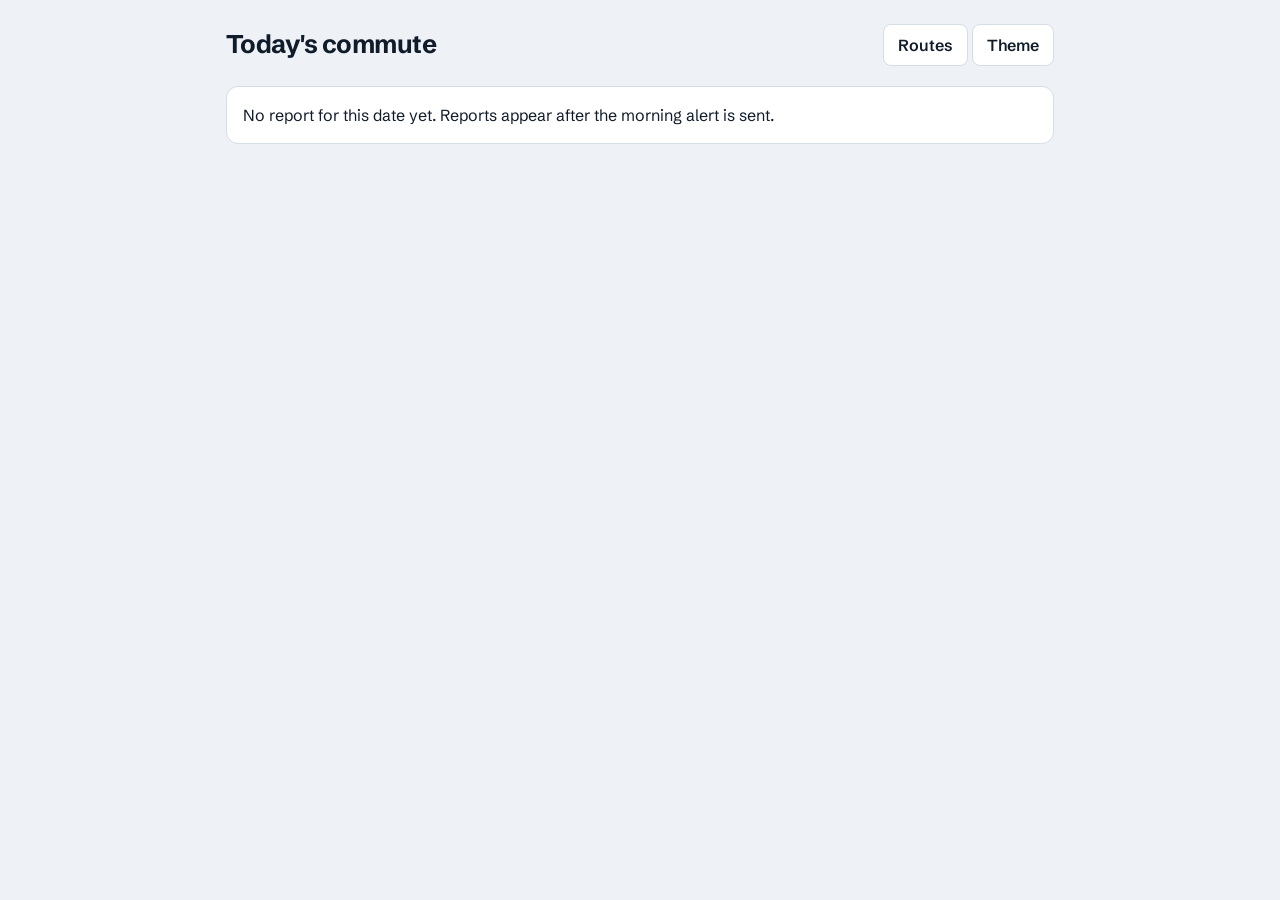
==== docs/report.html @ 587d77a2 "init commit" ====
<!doctype html><html lang="en"><head><meta charset="utf-8"><meta name="viewport" content="width=device-width,initial-scale=1">
<title>Today's commute</title>
<link href="https://fonts.googleapis.com/css2?family=Schibsted+Grotesk:wght@400;600;700&display=swap" rel="stylesheet">
<link rel="stylesheet" href="style.css"></head><body><main>
<header><div><h1>Today's commute</h1><p class="sub" id="meta">Loading...</p></div><div><a class="btn" href="index.html">Routes</a> <button id="theme">Theme</button></div></header>
<div id="out"></div></main>
<script>
const $=id=>document.getElementById(id),esc=s=>String(s).replace(/[&<>"]/g,c=>({"&":"&amp;","<":"&lt;",">":"&gt;",'"':"&quot;"}[c]));
const tm=s=>new Date(s).toLocaleTimeString([],{hour:"2-digit",minute:"2-digit"});
const d=new URLSearchParams(location.search).get("d")||new Date().toISOString().slice(0,10);
fetch(`data/reports/${encodeURIComponent(d)}.json`).then(r=>{if(!r.ok)throw 0;return r.json()}).then(j=>{
 $("meta").textContent=`${j.date}, updated ${tm(j.generated_at)}`;
 $("out").innerHTML=j.routes.map(r=>{const w=r.weather;
  return `<h2>${esc(r.name)}</h2><p class="sub">${esc(r.origin)} to ${esc(r.destination)}, leave ${esc(r.depart_time)}`+
  (w?`. Weather at destination: ${w.temp_c} C${w.rain_mm>0?", rain "+w.rain_mm+" mm":""}`:"")+`</p>`+
  r.options.map((o,i)=>{const cls=o.delay_minutes>=15?"bad":o.delay_minutes>=5?"warn":"ok";
   return `<div class="card ${i?"":"best"}"><div class="row"><div><strong>${esc(o.label)}</strong> ${i?"":'<span class="tag">Fastest</span>'}
   <p class="sub">${o.km} km`+(o.mode!=="transit"?`, <span class="${cls}">${o.delay_minutes?`+${o.delay_minutes} min traffic`:"clear roads"}</span> (${o.no_traffic_minutes} min without traffic)`:"")+`</p></div>
   <div class="mins">${o.minutes}<small> min</small></div></div>`+
   (o.steps.length?`<ul class="steps">${o.steps.map(s=>`<li>${esc(s.text)}${s.depart?" ("+tm(s.depart)+")":""}</li>`).join("")}</ul>`:"")+`</div>`}).join("")+
  (r.trains.length?`<div class="card"><strong>Next local trains ${esc(r.train_pair.from)} to ${esc(r.train_pair.to)}</strong><p class="sub">${r.trains.join(", ")} (from the trainhelp.in timetable)</p></div>`:"")}).join("")
}).catch(()=>{$("meta").textContent="";$("out").innerHTML='<div class="card">No report for this date yet. Reports appear after the morning alert is sent.</div>'});
const root=document.documentElement;root.dataset.theme=localStorage.theme||(matchMedia("(prefers-color-scheme: dark)").matches?"dark":"light");
$("theme").onclick=()=>{localStorage.theme=root.dataset.theme=root.dataset.theme==="dark"?"light":"dark"};
</script></body></html>
---- docs/style.css ----
:root{--bg:#eef2f6;--panel:#fff;--ink:#111c2b;--mute:#5b6b7e;--line:#d5dde6;--accent:#1456c8;--accent-ink:#fff;--ok:#12805c;--warn:#a86400;--bad:#c0322b}
:root[data-theme=dark]{--bg:#0d1520;--panel:#152233;--ink:#e8eef6;--mute:#8da0b6;--line:#26374c;--accent:#5b9bff;--accent-ink:#06101e;--ok:#3fcf9b;--warn:#f0b24a;--bad:#ff7b72}
*{box-sizing:border-box}
body{margin:0;background:var(--bg);color:var(--ink);font:16px/1.5 "Schibsted Grotesk",system-ui,sans-serif}
main{max-width:860px;margin:0 auto;padding:24px 16px 64px}
header{display:flex;justify-content:space-between;align-items:center;gap:12px;margin-bottom:20px}
h1{font-size:1.6rem;margin:0;letter-spacing:-.02em}h2{font-size:1.1rem;margin:0 0 12px}
.sub{color:var(--mute);margin:2px 0 0}
.card{background:var(--panel);border:1px solid var(--line);border-radius:12px;padding:16px;margin-bottom:14px;color:var(--ink)}
button,.btn{font:inherit;font-weight:600;border:1px solid var(--line);background:var(--panel);color:var(--ink);padding:8px 14px;border-radius:8px;cursor:pointer;text-decoration:none;display:inline-block}
button.primary{background:var(--accent);color:var(--accent-ink);border-color:var(--accent)}
button:focus-visible,input:focus-visible,.btn:focus-visible{outline:3px solid var(--accent);outline-offset:2px}
input{font:inherit;width:100%;padding:9px 10px;border:1px solid var(--line);border-radius:8px;background:var(--bg);color:var(--ink)}
label{display:block;font-size:.9rem;color:var(--mute);margin-bottom:10px}
.grid{display:grid;grid-template-columns:1fr 1fr;gap:0 14px}
.chips{display:flex;flex-wrap:wrap;gap:8px;margin-bottom:12px}
.chips label{display:flex;align-items:center;gap:6px;margin:0;color:var(--ink);border:1px solid var(--line);border-radius:999px;padding:4px 12px}
.chips input{width:auto}
.row{display:flex;justify-content:space-between;align-items:center;gap:12px}
.mins{font-size:2rem;font-weight:700;letter-spacing:-.03em;line-height:1}
.mins small{font-size:.9rem;font-weight:400;color:var(--mute)}
.best{border-color:var(--accent);box-shadow:0 0 0 2px var(--accent) inset}
.tag{font-size:.8rem;font-weight:700;padding:2px 10px;border-radius:999px;background:var(--accent);color:var(--accent-ink)}
.ok{color:var(--ok)}.warn{color:var(--warn)}.bad{color:var(--bad)}
ul.steps{margin:10px 0 0;padding-left:18px;color:var(--mute)}
.msg{min-height:1.4em;color:var(--mute)}
@media(max-width:560px){.grid{grid-template-columns:1fr}}
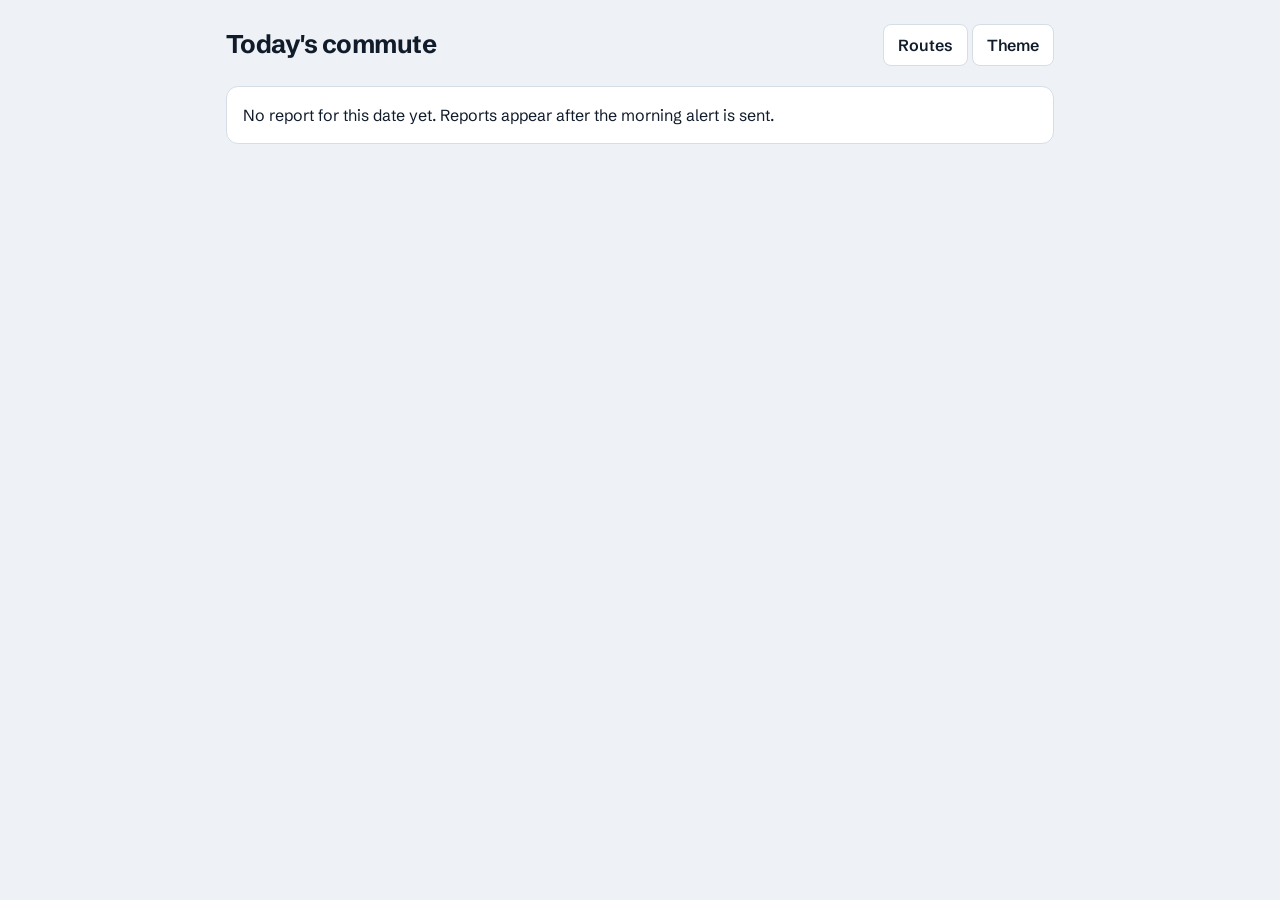
==== commit db3ebdb7: "fixed broken link and report" ====
--- a/docs/report.html
+++ b/docs/report.html
@@ -7,8 +7,10 @@
 <script>
 const $=id=>document.getElementById(id),esc=s=>String(s).replace(/[&<>"]/g,c=>({"&":"&amp;","<":"&lt;",">":"&gt;",'"':"&quot;"}[c]));
 const tm=s=>new Date(s).toLocaleTimeString([],{hour:"2-digit",minute:"2-digit"});
-const d=new URLSearchParams(location.search).get("d")||new Date().toISOString().slice(0,10);
-fetch(`data/reports/${encodeURIComponent(d)}.json`).then(r=>{if(!r.ok)throw 0;return r.json()}).then(j=>{
+const q=new URLSearchParams(location.search).get("d");
+const ist=new Intl.DateTimeFormat("en-CA",{timeZone:"Asia/Kolkata"}).format(new Date());
+const get=u=>fetch(u+"?t="+Date.now(),{cache:"no-store"}).then(r=>{if(!r.ok)throw 0;return r.json()});
+get(`data/reports/${encodeURIComponent(q||ist)}.json`).catch(()=>q?Promise.reject():get("data/latest.json")).then(j=>{
  $("meta").textContent=`${j.date}, updated ${tm(j.generated_at)}`;
  $("out").innerHTML=j.routes.map(r=>{const w=r.weather;
   return `<h2>${esc(r.name)}</h2><p class="sub">${esc(r.origin)} to ${esc(r.destination)}, leave ${esc(r.depart_time)}`+
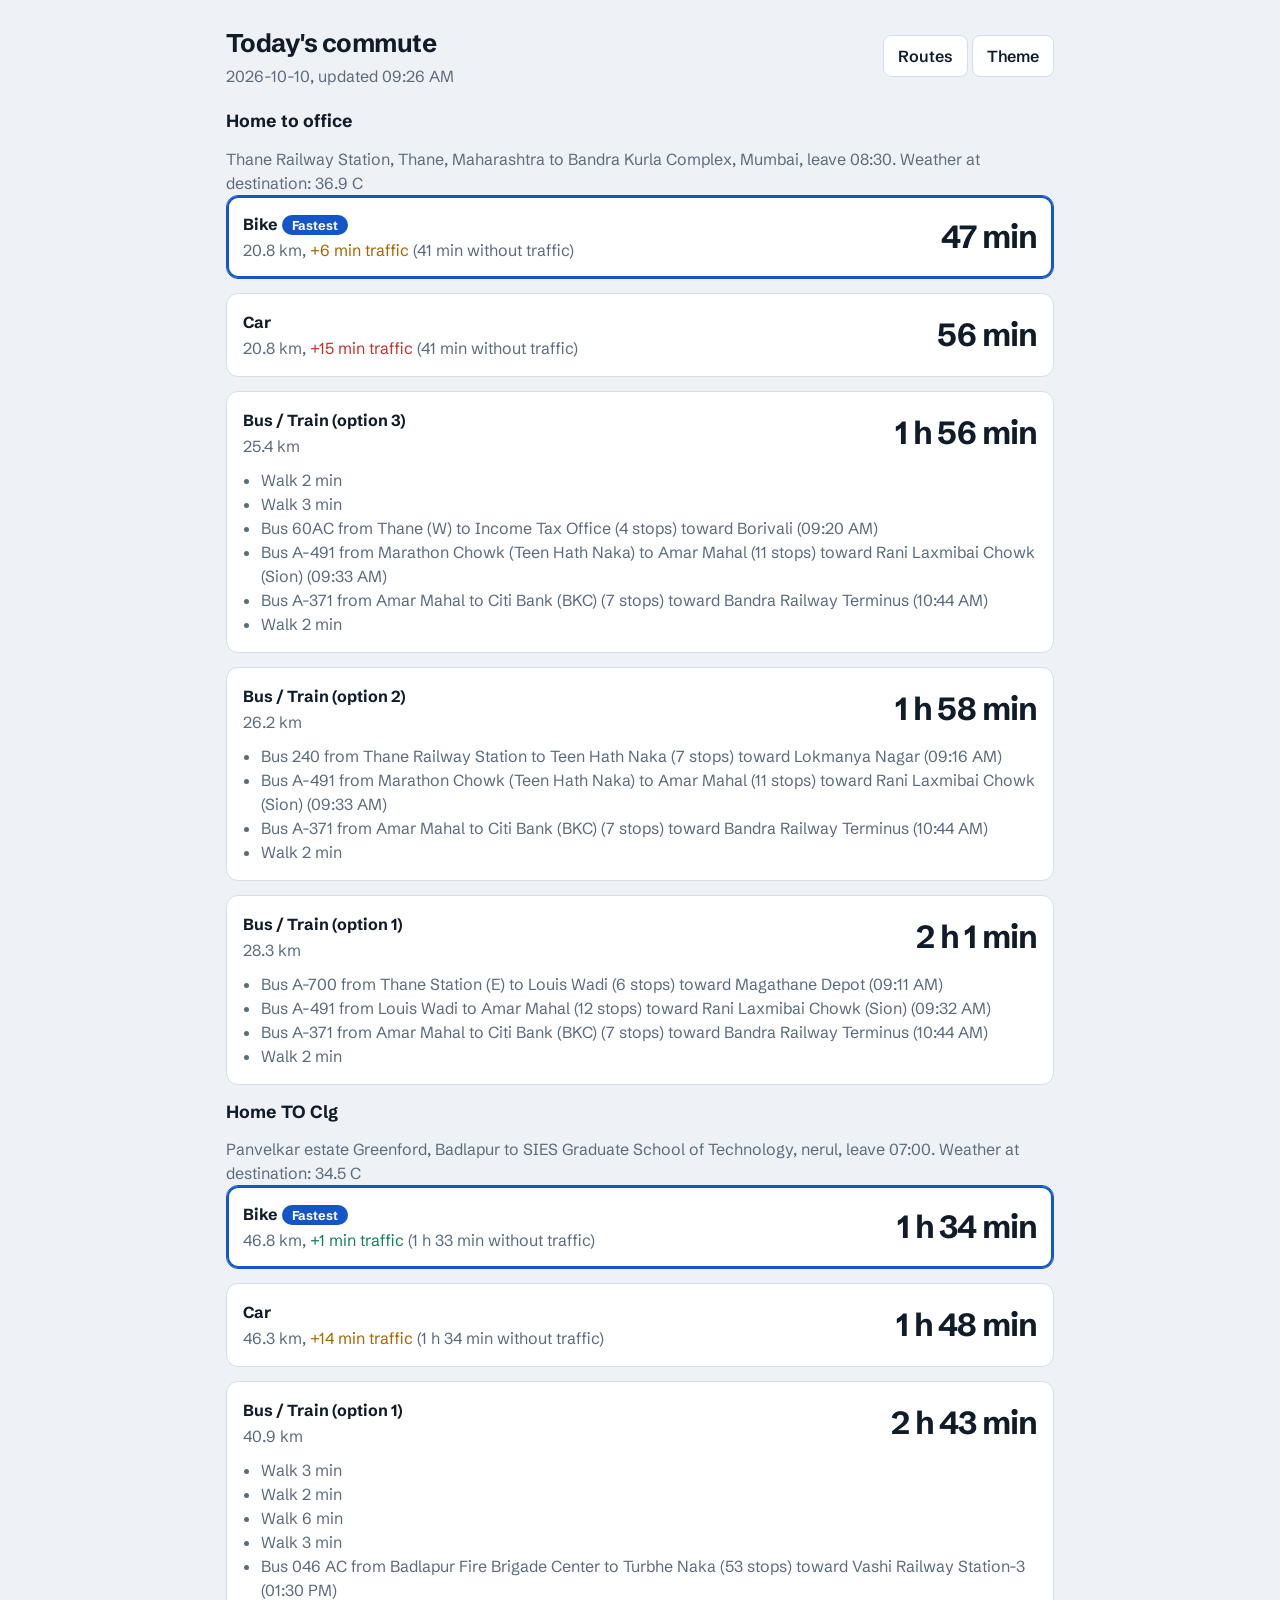
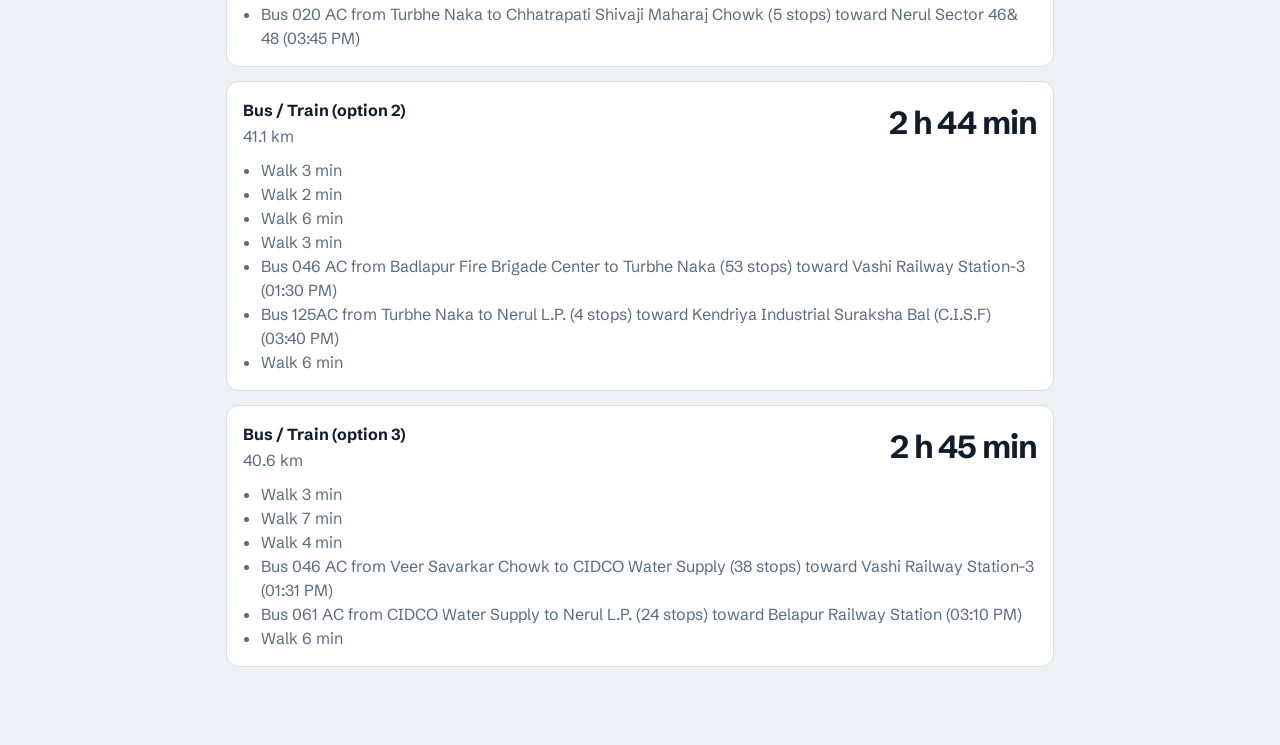
==== commit 243c37e7: "fixed dashboard" ====
--- a/docs/report.html
+++ b/docs/report.html
@@ -6,6 +6,7 @@
 <div id="out"></div></main>
 <script>
 const $=id=>document.getElementById(id),esc=s=>String(s).replace(/[&<>"]/g,c=>({"&":"&amp;","<":"&lt;",">":"&gt;",'"':"&quot;"}[c]));
+const hm=m=>m<60?`${m} min`:`${Math.floor(m/60)} h${m%60?` ${m%60} min`:""}`;
 const tm=s=>new Date(s).toLocaleTimeString([],{hour:"2-digit",minute:"2-digit"});
 const q=new URLSearchParams(location.search).get("d");
 const ist=new Intl.DateTimeFormat("en-CA",{timeZone:"Asia/Kolkata"}).format(new Date());
@@ -17,8 +18,8 @@
   (w?`. Weather at destination: ${w.temp_c} C${w.rain_mm>0?", rain "+w.rain_mm+" mm":""}`:"")+`</p>`+
   r.options.map((o,i)=>{const cls=o.delay_minutes>=15?"bad":o.delay_minutes>=5?"warn":"ok";
    return `<div class="card ${i?"":"best"}"><div class="row"><div><strong>${esc(o.label)}</strong> ${i?"":'<span class="tag">Fastest</span>'}
-   <p class="sub">${o.km} km`+(o.mode!=="transit"?`, <span class="${cls}">${o.delay_minutes?`+${o.delay_minutes} min traffic`:"clear roads"}</span> (${o.no_traffic_minutes} min without traffic)`:"")+`</p></div>
-   <div class="mins">${o.minutes}<small> min</small></div></div>`+
+   <p class="sub">${o.km} km`+(o.mode!=="transit"?`, <span class="${cls}">${o.delay_minutes?`+${o.delay_minutes} min traffic`:"clear roads"}</span> (${hm(o.no_traffic_minutes)} without traffic)`:"")+`</p></div>
+   <div class="mins">${hm(o.minutes)}</div></div>`+
    (o.steps.length?`<ul class="steps">${o.steps.map(s=>`<li>${esc(s.text)}${s.depart?" ("+tm(s.depart)+")":""}</li>`).join("")}</ul>`:"")+`</div>`}).join("")+
   (r.trains.length?`<div class="card"><strong>Next local trains ${esc(r.train_pair.from)} to ${esc(r.train_pair.to)}</strong><p class="sub">${r.trains.join(", ")} (from the trainhelp.in timetable)</p></div>`:"")}).join("")
 }).catch(()=>{$("meta").textContent="";$("out").innerHTML='<div class="card">No report for this date yet. Reports appear after the morning alert is sent.</div>'});
--- a/docs/style.css
+++ b/docs/style.css
@@ -25,3 +25,21 @@
 ul.steps{margin:10px 0 0;padding-left:18px;color:var(--mute)}
 .msg{min-height:1.4em;color:var(--mute)}
 @media(max-width:560px){.grid{grid-template-columns:1fr}}
+.layout{display:grid;grid-template-columns:minmax(280px,360px) 1fr;gap:18px;align-items:start}
+.side{display:flex;flex-direction:column;gap:10px}
+.route{cursor:pointer;margin:0;transition:border-color .15s}
+.route[aria-selected=true]{border-color:var(--accent);box-shadow:0 0 0 2px var(--accent) inset}
+.route:focus-visible{outline:3px solid var(--accent);outline-offset:2px}
+.route h3{margin:0;font-size:1rem}.route .sub{font-size:.9rem}
+.acts{display:flex;gap:6px;margin-top:10px}.acts button{padding:4px 10px;font-size:.85rem}
+.panel{position:sticky;top:16px;margin:0}
+.tabs{display:flex;gap:6px;margin:10px 0}
+.tabs button[aria-pressed=true]{background:var(--accent);color:var(--accent-ink);border-color:var(--accent)}
+iframe.map{width:100%;height:380px;border:1px solid var(--line);border-radius:10px;background:var(--bg)}
+.empty{text-align:center;color:var(--mute);padding:40px 16px}
+.time{display:grid;grid-template-columns:1fr 1fr 1fr;gap:8px}
+select{font:inherit;width:100%;padding:9px 10px;border:1px solid var(--line);border-radius:8px;background:var(--bg);color:var(--ink)}
+dialog{max-width:560px;width:calc(100% - 32px);padding:20px}
+dialog::backdrop{background:rgba(5,10,18,.6)}
+.opt{display:flex;justify-content:space-between;gap:10px;padding:6px 0;border-top:1px solid var(--line)}
+@media(max-width:760px){.layout{grid-template-columns:1fr}.panel{position:static}}
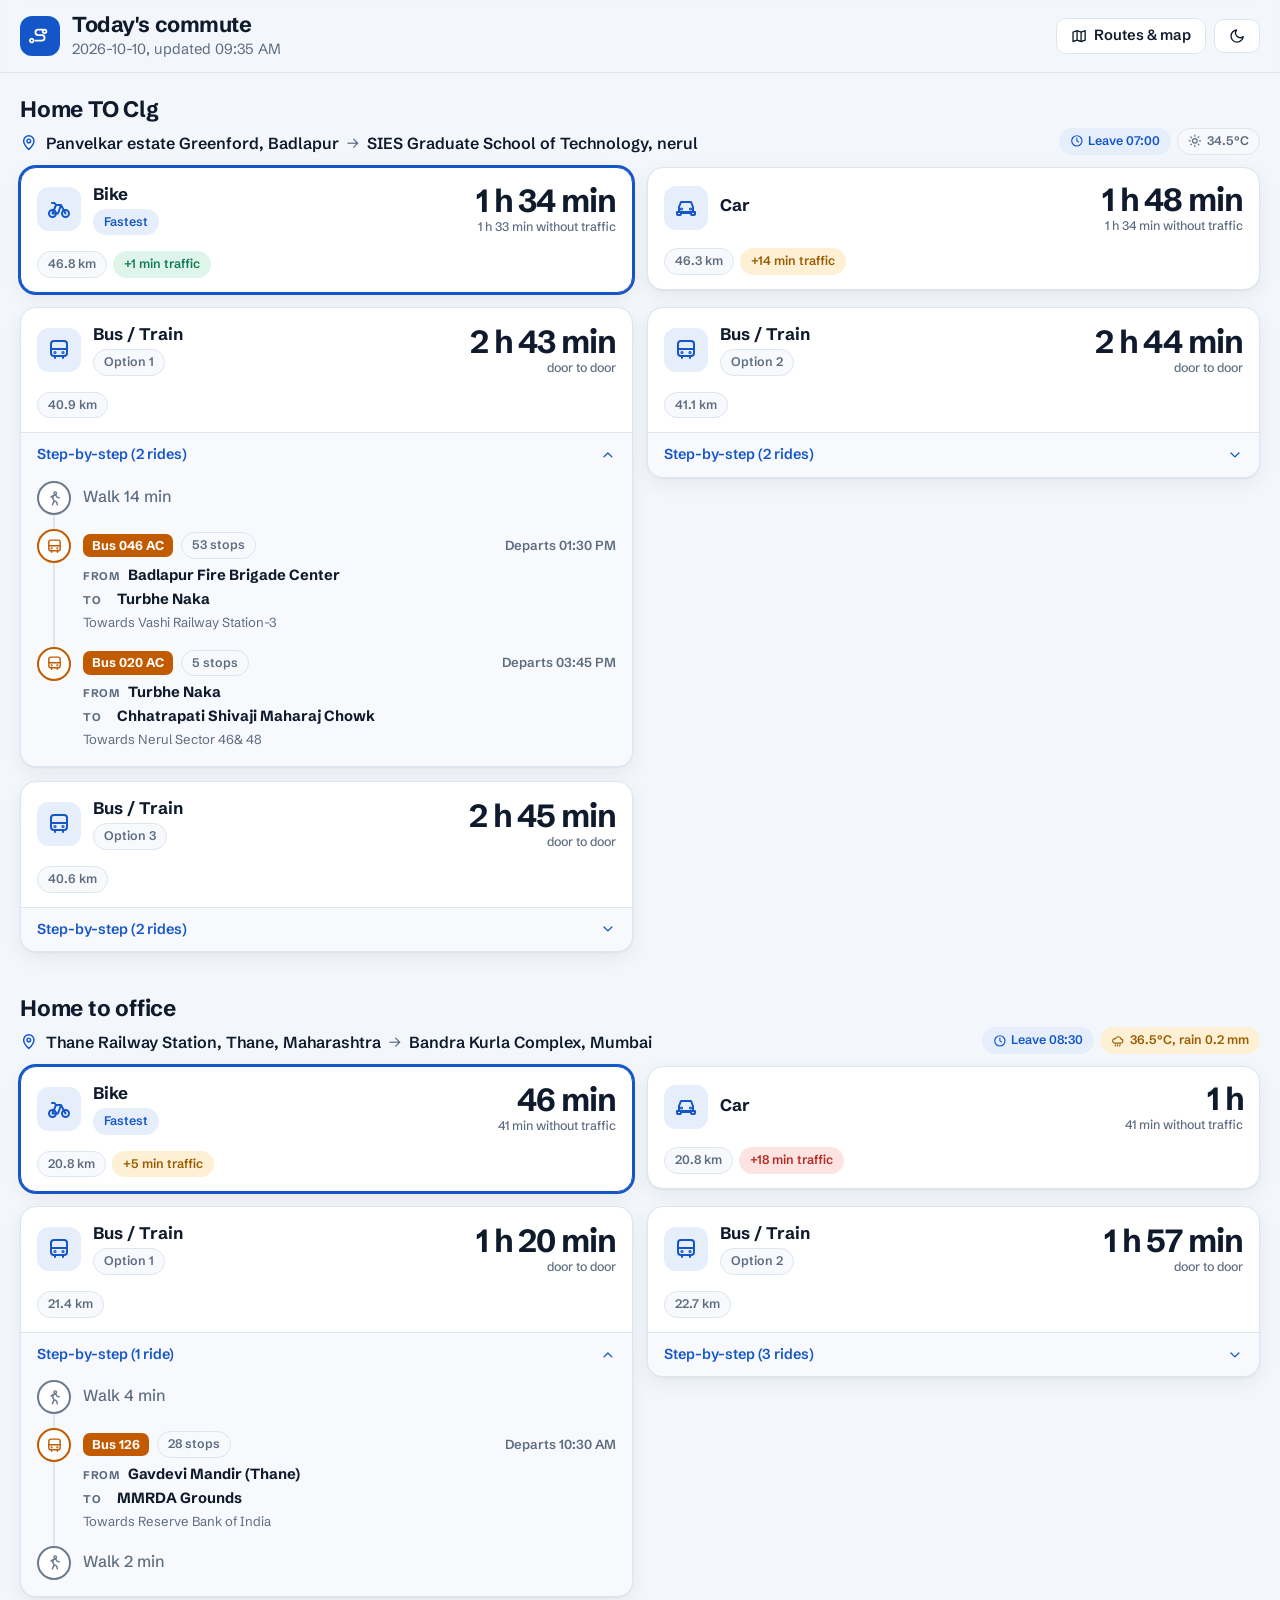
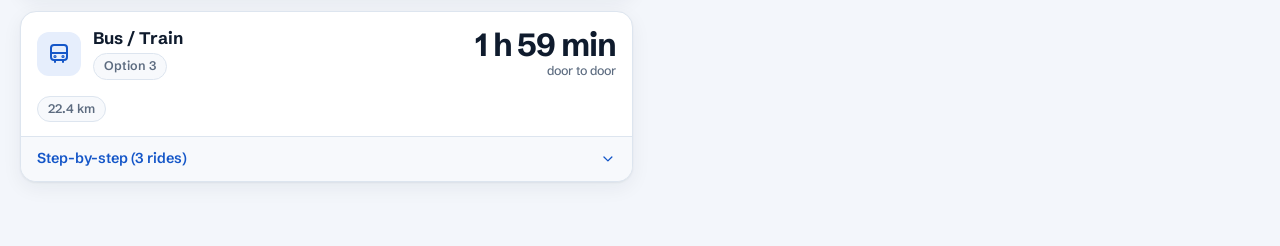
==== commit 20ebc103: "fixed ui" ====
--- a/docs/report.html
+++ b/docs/report.html
@@ -1,28 +1,79 @@
 <!doctype html><html lang="en"><head><meta charset="utf-8"><meta name="viewport" content="width=device-width,initial-scale=1">
 <title>Today's commute</title>
-<link href="https://fonts.googleapis.com/css2?family=Schibsted+Grotesk:wght@400;600;700&display=swap" rel="stylesheet">
-<link rel="stylesheet" href="style.css"></head><body><main>
-<header><div><h1>Today's commute</h1><p class="sub" id="meta">Loading...</p></div><div><a class="btn" href="index.html">Routes</a> <button id="theme">Theme</button></div></header>
+<link rel="preconnect" href="https://fonts.googleapis.com"><link rel="preconnect" href="https://fonts.gstatic.com" crossorigin>
+<link href="https://fonts.googleapis.com/css2?family=Schibsted+Grotesk:wght@400;500;600;700&display=swap" rel="stylesheet">
+<link rel="stylesheet" href="style.css"></head><body>
+<svg width="0" height="0" style="position:absolute" aria-hidden="true"><defs>
+<symbol id="i-logo" viewBox="0 0 24 24"><path d="M5 17a2 2 0 1 0 0 .01M19 7a2 2 0 1 0 0 .01"/><path d="M7 17h7a3 3 0 0 0 0-6h-4a3 3 0 0 1 0-6h5"/></symbol>
+<symbol id="i-bus" viewBox="0 0 24 24"><rect x="4" y="3" width="16" height="15" rx="3"/><path d="M4 11h16M8 18v2M16 18v2"/><circle cx="8" cy="14.5" r=".6"/><circle cx="16" cy="14.5" r=".6"/></symbol>
+<symbol id="i-train" viewBox="0 0 24 24"><rect x="5" y="3" width="14" height="14" rx="3"/><path d="M5 11h14M9 21l2-4M15 21l-2-4"/><circle cx="9" cy="14" r=".6"/><circle cx="15" cy="14" r=".6"/></symbol>
+<symbol id="i-car" viewBox="0 0 24 24"><path d="M5 16V11l2-5h10l2 5v5M3 16h18v2a1 1 0 0 1-1 1h-2a1 1 0 0 1-1-1v-1H7v1a1 1 0 0 1-1 1H4a1 1 0 0 1-1-1z"/><circle cx="7.5" cy="13" r=".6"/><circle cx="16.5" cy="13" r=".6"/></symbol>
+<symbol id="i-bike" viewBox="0 0 24 24"><circle cx="5.5" cy="16.5" r="3.5"/><circle cx="18.5" cy="16.5" r="3.5"/><path d="M5.5 16.5 9 8h5l4.5 8.5M9 8 7.5 6H5M14 8l-3 8.5h-5.5"/></symbol>
+<symbol id="i-walk" viewBox="0 0 24 24"><circle cx="13" cy="4.5" r="1.8"/><path d="m9 21 2.5-6-2-3 1-4 3-1 2 3 3 1M11.5 15l3.5 2 1 4M10 8 7 10"/></symbol>
+<symbol id="i-pin" viewBox="0 0 24 24"><path d="M12 21s7-6.2 7-11.5A7 7 0 0 0 5 9.5C5 14.8 12 21 12 21z"/><circle cx="12" cy="9.5" r="2.5"/></symbol>
+<symbol id="i-clock" viewBox="0 0 24 24"><circle cx="12" cy="12" r="9"/><path d="M12 7v5l3 2"/></symbol>
+<symbol id="i-theme" viewBox="0 0 24 24"><path d="M21 12.8A9 9 0 1 1 11.2 3a7 7 0 0 0 9.8 9.8z"/></symbol>
+<symbol id="i-map" viewBox="0 0 24 24"><path d="M9 4 3 6v14l6-2 6 2 6-2V4l-6 2zM9 4v14M15 6v14"/></symbol>
+<symbol id="i-chev" viewBox="0 0 24 24"><path d="m6 9 6 6 6-6"/></symbol>
+<symbol id="i-sun" viewBox="0 0 24 24"><circle cx="12" cy="12" r="4"/><path d="M12 2v2M12 20v2M4.9 4.9l1.4 1.4M17.7 17.7l1.4 1.4M2 12h2M20 12h2M4.9 19.1l1.4-1.4M17.7 6.3l1.4-1.4"/></symbol>
+<symbol id="i-rain" viewBox="0 0 24 24"><path d="M7 16a4 4 0 1 1 .9-7.9A5 5 0 0 1 17.500 9 3.500 3.500 0 0 1 17 16zM8 19l-1 2M12 19l-1 2M16 19l-1 2"/></symbol>
+</defs></svg>
+<main>
+<header class="top"><div class="brand"><div class="logo"><svg class="ico"><use href="#i-logo"/></svg></div>
+<div><h1>Today's commute</h1><p class="sub" id="meta">Loading...</p></div></div>
+<div class="actions"><a class="btn" href="index.html"><svg class="ico"><use href="#i-map"/></svg><span class="btn-label">Routes &amp; map</span></a>
+<button id="theme" aria-label="Toggle theme" title="Toggle theme"><svg class="ico"><use href="#i-theme"/></svg></button></div></header>
 <div id="out"></div></main>
 <script>
 const $=id=>document.getElementById(id),esc=s=>String(s).replace(/[&<>"]/g,c=>({"&":"&amp;","<":"&lt;",">":"&gt;",'"':"&quot;"}[c]));
 const hm=m=>m<60?`${m} min`:`${Math.floor(m/60)} h${m%60?` ${m%60} min`:""}`;
 const tm=s=>new Date(s).toLocaleTimeString([],{hour:"2-digit",minute:"2-digit"});
+const ic=n=>`<svg class="ico"><use href="#i-${n}"/></svg>`;
+const IC={transit:"bus",drive:"car",two_wheeler:"bike"};
+const split=l=>{const m=/^(.*?)\s*\(option (\d+)\)$/i.exec(l);return m?{base:m[1],opt:m[2]}:{base:l,opt:null}};
 const q=new URLSearchParams(location.search).get("d");
 const ist=new Intl.DateTimeFormat("en-CA",{timeZone:"Asia/Kolkata"}).format(new Date());
 const get=u=>fetch(u+"?t="+Date.now(),{cache:"no-store"}).then(r=>{if(!r.ok)throw 0;return r.json()});
+
+// Merge back-to-back walking steps ("Walk 3 min", "Walk 2 min" -> "Walk 5 min")
+function tidy(steps){const out=[];steps.forEach(s=>{const w=s.type==="walk"&&/Walk (\d+) min/.exec(s.text),p=out[out.length-1];
+ if(w&&p&&p.type==="walk")p.min+=+w[1];else out.push(w?{type:"walk",min:+w[1],depart:""}:{...s})});return out}
+
+// "Bus 046 AC from A to B (53 stops) toward C"
+function parseStep(s){const m=/^(Bus|Train|Metro|Monorail|Transit)\s+(.*?)\s*from\s+(.+?)\s+to\s+(.+?)(?:\s+\((\d+) stops?\))?(?:\s+toward\s+(.+))?$/.exec(s.text);
+ return m?{kind:m[1],line:m[2],from:m[3],to:m[4],stops:m[5],toward:m[6]}:null}
+
+function stepHTML(s){
+ if(s.type==="walk")return`<li><span class="node k-walk">${ic("walk")}</span><div class="sbody"><div class="top walkline">Walk ${s.min} min</div></div></li>`;
+ const p=parseStep(s),k=["bus","train","metro","monorail"].includes(s.type)?s.type:"transit",icon=k==="bus"?"bus":"train";
+ if(!p)return`<li><span class="node k-${k}">${ic(icon)}</span><div class="sbody"><div class="top"><strong>${esc(s.text)}</strong>${s.depart?`<span class="stime">${tm(s.depart)}</span>`:""}</div></div></li>`;
+ return`<li><span class="node k-${k}">${ic(icon)}</span><div class="sbody">
+  <div class="top k-${k}"><span class="badge"><span>${esc(p.kind)} ${esc(p.line)}</span></span>${p.stops?`<span class="pill">${p.stops} stops</span>`:""}${s.depart?`<span class="stime">Departs ${tm(s.depart)}</span>`:""}</div>
+  <div class="route-line"><div class="fr"><em>From</em><strong>${esc(p.from)}</strong></div><div class="to"><em>To</em><strong>${esc(p.to)}</strong></div></div>
+  ${p.toward?`<div class="note">Towards ${esc(p.toward)}</div>`:""}</div></li>`}
+
+let firstOpen=[0];
+function optHTML(o,i){
+ const s=split(o.label),first=!!(o.steps&&o.steps.length)&&!firstOpen[0]&&(firstOpen[0]=1),cls=o.delay_minutes>=15?"bad":o.delay_minutes>=5?"warn":"ok",steps=tidy(o.steps||[]);
+ const traffic=o.mode!=="transit"?`<span class="pill ${cls}">${o.delay_minutes?`+${o.delay_minutes} min traffic`:"Clear roads"}</span>`:"";
+ const sub=o.mode!=="transit"&&o.delay_minutes?`${hm(o.no_traffic_minutes)} without traffic`:"door to door";
+ return`<article class="card ocard ${i?"":"best"}"><div class="ohead"><div class="who"><span class="mi">${ic(IC[o.mode]||"bus")}</span>
+  <div><div class="nm">${esc(s.base)}</div><div class="meta" style="margin-top:4px">${i?"":'<span class="pill accent">Fastest</span>'}${s.opt?`<span class="pill">Option ${s.opt}</span>`:""}</div></div></div>
+  <div class="mins">${hm(o.minutes)}<small>${sub}</small></div></div>
+  <div class="ometa"><span class="pill">${o.km} km</span>${traffic}</div>
+  ${steps.length?`<details class="stepsbox"${first?" open":""}><summary><span>Step-by-step (${steps.filter(x=>x.type!=="walk").length} ride${steps.filter(x=>x.type!=="walk").length===1?"":"s"})</span>${ic("chev")}</summary><ol class="tl">${steps.map(stepHTML).join("")}</ol></details>`:""}</article>`}
+
 get(`data/reports/${encodeURIComponent(q||ist)}.json`).catch(()=>q?Promise.reject():get("data/latest.json")).then(j=>{
  $("meta").textContent=`${j.date}, updated ${tm(j.generated_at)}`;
- $("out").innerHTML=j.routes.map(r=>{const w=r.weather;
-  return `<h2>${esc(r.name)}</h2><p class="sub">${esc(r.origin)} to ${esc(r.destination)}, leave ${esc(r.depart_time)}`+
-  (w?`. Weather at destination: ${w.temp_c} C${w.rain_mm>0?", rain "+w.rain_mm+" mm":""}`:"")+`</p>`+
-  r.options.map((o,i)=>{const cls=o.delay_minutes>=15?"bad":o.delay_minutes>=5?"warn":"ok";
-   return `<div class="card ${i?"":"best"}"><div class="row"><div><strong>${esc(o.label)}</strong> ${i?"":'<span class="tag">Fastest</span>'}
-   <p class="sub">${o.km} km`+(o.mode!=="transit"?`, <span class="${cls}">${o.delay_minutes?`+${o.delay_minutes} min traffic`:"clear roads"}</span> (${hm(o.no_traffic_minutes)} without traffic)`:"")+`</p></div>
-   <div class="mins">${hm(o.minutes)}</div></div>`+
-   (o.steps.length?`<ul class="steps">${o.steps.map(s=>`<li>${esc(s.text)}${s.depart?" ("+tm(s.depart)+")":""}</li>`).join("")}</ul>`:"")+`</div>`}).join("")+
-  (r.trains.length?`<div class="card"><strong>Next local trains ${esc(r.train_pair.from)} to ${esc(r.train_pair.to)}</strong><p class="sub">${r.trains.join(", ")} (from the trainhelp.in timetable)</p></div>`:"")}).join("")
-}).catch(()=>{$("meta").textContent="";$("out").innerHTML='<div class="card">No report for this date yet. Reports appear after the morning alert is sent.</div>'});
+ $("out").innerHTML=j.routes.map(r=>{const w=r.weather;firstOpen[0]=0;
+  return`<section><div class="rhead"><div><h2>${esc(r.name)}</h2>
+   <div class="leg">${ic("pin")}<b>${esc(r.origin)}</b><span>\u2192</span><b>${esc(r.destination)}</b></div></div>
+   <div class="meta"><span class="pill accent">${ic("clock")}Leave ${esc(r.depart_time)}</span>
+   ${w?`<span class="pill ${w.rain_mm>0?"warn":""}">${ic(w.rain_mm>0?"rain":"sun")}${w.temp_c}\u00b0C${w.rain_mm>0?`, rain ${w.rain_mm} mm`:""}</span>`:""}</div></div>
+   <div class="opts">${r.options.map(optHTML).join("")}</div>
+   ${r.trains&&r.trains.length?`<div class="card infocard"><span class="mi">${ic("train")}</span><div><strong>Next local trains: ${esc(r.train_pair.from)} \u2192 ${esc(r.train_pair.to)}</strong>
+    <div class="trains">${r.trains.map(t=>`<span class="pill">${esc(t)}</span>`).join("")}</div><p class="sub">From the trainhelp.in timetable</p></div></div>`:""}</section>`}).join("")
+}).catch(()=>{$("meta").textContent="";$("out").innerHTML='<div class="card empty">No report for this date yet. Reports appear after the morning alert is sent.</div>'});
 const root=document.documentElement;root.dataset.theme=localStorage.theme||(matchMedia("(prefers-color-scheme: dark)").matches?"dark":"light");
 $("theme").onclick=()=>{localStorage.theme=root.dataset.theme=root.dataset.theme==="dark"?"light":"dark"};
 </script></body></html>
--- a/docs/style.css
+++ b/docs/style.css
@@ -1,45 +1,191 @@
-:root{--bg:#eef2f6;--panel:#fff;--ink:#111c2b;--mute:#5b6b7e;--line:#d5dde6;--accent:#1456c8;--accent-ink:#fff;--ok:#12805c;--warn:#a86400;--bad:#c0322b}
-:root[data-theme=dark]{--bg:#0d1520;--panel:#152233;--ink:#e8eef6;--mute:#8da0b6;--line:#26374c;--accent:#5b9bff;--accent-ink:#06101e;--ok:#3fcf9b;--warn:#f0b24a;--bad:#ff7b72}
+/* CommuterAI — shared styles for index.html (dashboard) and report.html */
+:root{
+  --bg:#f3f6fb;--panel:#fff;--panel-2:#f7f9fc;--ink:#0f1b2d;--mute:#5d6c80;--line:#dde5ef;
+  --accent:#1456c8;--accent-soft:#e6eefc;--accent-ink:#fff;
+  --ok:#0f7a56;--ok-soft:#dff5ec;--warn:#9a5b00;--warn-soft:#fdf0d5;--bad:#b42a23;--bad-soft:#fde4e2;
+  --walk:#6b7a8d;--bus:#c25a00;--train:#6d3fd1;--metro:#0a7f8f;
+  --shadow:0 1px 2px rgba(15,27,45,.06),0 6px 20px rgba(15,27,45,.06);
+  --r:16px;
+}
+:root[data-theme=dark]{
+  --bg:#0b121c;--panel:#131f2f;--panel-2:#0f1a28;--ink:#e8eef6;--mute:#93a5ba;--line:#243449;
+  --accent:#6aa5ff;--accent-soft:#16294a;--accent-ink:#06101e;
+  --ok:#43d6a0;--ok-soft:#10382c;--warn:#f2b955;--warn-soft:#3a2a0c;--bad:#ff8077;--bad-soft:#40181a;
+  --walk:#9aaabd;--bus:#ffa14d;--train:#b79bff;--metro:#4fd0e0;
+  --shadow:0 1px 2px rgba(0,0,0,.4),0 8px 24px rgba(0,0,0,.3);
+}
 *{box-sizing:border-box}
-body{margin:0;background:var(--bg);color:var(--ink);font:16px/1.5 "Schibsted Grotesk",system-ui,sans-serif}
-main{max-width:860px;margin:0 auto;padding:24px 16px 64px}
-header{display:flex;justify-content:space-between;align-items:center;gap:12px;margin-bottom:20px}
-h1{font-size:1.6rem;margin:0;letter-spacing:-.02em}h2{font-size:1.1rem;margin:0 0 12px}
-.sub{color:var(--mute);margin:2px 0 0}
-.card{background:var(--panel);border:1px solid var(--line);border-radius:12px;padding:16px;margin-bottom:14px;color:var(--ink)}
-button,.btn{font:inherit;font-weight:600;border:1px solid var(--line);background:var(--panel);color:var(--ink);padding:8px 14px;border-radius:8px;cursor:pointer;text-decoration:none;display:inline-block}
+html{scroll-behavior:smooth}
+body{margin:0;background:var(--bg);color:var(--ink);font:16px/1.5 "Schibsted Grotesk",system-ui,-apple-system,"Segoe UI",sans-serif;-webkit-font-smoothing:antialiased}
+main{max-width:1280px;margin:0 auto;padding:0 20px 64px}
+a{color:var(--accent)}
+h1{font-size:1.35rem;margin:0;letter-spacing:-.02em;line-height:1.2}
+h2{font-size:1.15rem;margin:0;letter-spacing:-.01em}
+h3{margin:0;font-size:1rem}
+.sub{color:var(--mute);margin:2px 0 0;font-size:.92rem}
+.msg{min-height:1.4em;color:var(--mute);font-size:.92rem}
+.ico{width:1.1em;height:1.1em;flex:none;vertical-align:-.18em;stroke:currentColor;fill:none;stroke-width:2;stroke-linecap:round;stroke-linejoin:round}
+
+/* ---------- top bar ---------- */
+header.top{position:sticky;top:0;z-index:20;display:flex;justify-content:space-between;align-items:center;gap:12px;
+  margin:0 -20px 20px;padding:12px 20px;background:color-mix(in srgb,var(--bg) 85%,transparent);
+  backdrop-filter:blur(10px);-webkit-backdrop-filter:blur(10px);border-bottom:1px solid var(--line)}
+.brand{display:flex;align-items:center;gap:12px;min-width:0}
+.logo{width:40px;height:40px;border-radius:12px;background:var(--accent);color:var(--accent-ink);display:grid;place-items:center;flex:none}
+.logo .ico{width:22px;height:22px}
+.brand .sub{white-space:nowrap;overflow:hidden;text-overflow:ellipsis;max-width:46vw;margin:0}
+.actions{display:flex;gap:8px;align-items:center;flex:none}
+
+/* ---------- buttons & inputs ---------- */
+button,.btn{font:inherit;font-weight:600;font-size:.92rem;border:1px solid var(--line);background:var(--panel);color:var(--ink);
+  padding:8px 14px;border-radius:10px;cursor:pointer;text-decoration:none;display:inline-flex;align-items:center;gap:7px;line-height:1.2;
+  transition:background .15s,border-color .15s,transform .05s}
+button:hover,.btn:hover{border-color:var(--accent)}
+button:active{transform:translateY(1px)}
 button.primary{background:var(--accent);color:var(--accent-ink);border-color:var(--accent)}
-button:focus-visible,input:focus-visible,.btn:focus-visible{outline:3px solid var(--accent);outline-offset:2px}
-input{font:inherit;width:100%;padding:9px 10px;border:1px solid var(--line);border-radius:8px;background:var(--bg);color:var(--ink)}
-label{display:block;font-size:.9rem;color:var(--mute);margin-bottom:10px}
+button.primary:hover{filter:brightness(1.08)}
+button.icon{padding:8px;aspect-ratio:1}
+button.danger:hover{border-color:var(--bad);color:var(--bad)}
+button:focus-visible,input:focus-visible,select:focus-visible,.btn:focus-visible,summary:focus-visible,.route:focus-visible{outline:3px solid var(--accent);outline-offset:2px}
+input,select{font:inherit;width:100%;padding:10px 12px;border:1px solid var(--line);border-radius:10px;background:var(--panel-2);color:var(--ink)}
+label{display:block;font-size:.85rem;font-weight:600;color:var(--mute);margin-bottom:12px}
+label input,label select{margin-top:5px;font-weight:400}
 .grid{display:grid;grid-template-columns:1fr 1fr;gap:0 14px}
-.chips{display:flex;flex-wrap:wrap;gap:8px;margin-bottom:12px}
-.chips label{display:flex;align-items:center;gap:6px;margin:0;color:var(--ink);border:1px solid var(--line);border-radius:999px;padding:4px 12px}
-.chips input{width:auto}
-.row{display:flex;justify-content:space-between;align-items:center;gap:12px}
-.mins{font-size:2rem;font-weight:700;letter-spacing:-.03em;line-height:1}
-.mins small{font-size:.9rem;font-weight:400;color:var(--mute)}
-.best{border-color:var(--accent);box-shadow:0 0 0 2px var(--accent) inset}
-.tag{font-size:.8rem;font-weight:700;padding:2px 10px;border-radius:999px;background:var(--accent);color:var(--accent-ink)}
+.time{display:grid;grid-template-columns:1fr 1fr 1fr;gap:8px}
+.chips{display:flex;flex-wrap:wrap;gap:8px;margin-bottom:14px}
+.chips label{display:flex;align-items:center;gap:6px;margin:0;color:var(--ink);font-weight:500;border:1px solid var(--line);border-radius:999px;padding:5px 13px;cursor:pointer;background:var(--panel-2)}
+.chips label:has(input:checked){background:var(--accent-soft);border-color:var(--accent);color:var(--accent)}
+.chips input{width:auto;margin:0;accent-color:var(--accent)}
+
+/* ---------- cards ---------- */
+.card{background:var(--panel);border:1px solid var(--line);border-radius:var(--r);padding:16px;margin-bottom:14px;color:var(--ink);box-shadow:var(--shadow)}
+.empty{text-align:center;color:var(--mute);padding:40px 16px}
+
+/* ---------- dashboard layout ---------- */
+.layout{display:grid;grid-template-columns:minmax(300px,380px) minmax(0,1fr);gap:20px;align-items:start}
+.sidecol{display:flex;flex-direction:column;gap:12px;min-width:0}
+.side{display:flex;flex-direction:column;gap:12px}
+.side-head{display:flex;justify-content:space-between;align-items:center;margin-bottom:-2px}
+.side-head h2{font-size:.8rem;text-transform:uppercase;letter-spacing:.08em;color:var(--mute)}
+
+.route{cursor:pointer;margin:0;padding:14px;transition:border-color .15s,box-shadow .15s}
+.route:hover{border-color:var(--accent)}
+.route[aria-selected=true]{border-color:var(--accent);box-shadow:0 0 0 2px var(--accent),var(--shadow);background:linear-gradient(var(--accent-soft),var(--panel) 70%)}
+.route h3{font-size:1.05rem}
+.trip{display:grid;grid-template-columns:14px 1fr;gap:2px 10px;margin:10px 0 8px;font-size:.92rem}
+.trip .rail{grid-row:1/3;display:flex;flex-direction:column;align-items:center;padding:6px 0}
+.trip .dot{width:10px;height:10px;border-radius:50%;border:2.5px solid var(--accent);background:var(--panel)}
+.trip .dot.end{background:var(--accent)}
+.trip .bar{flex:1;width:2px;background:var(--line);margin:2px 0;min-height:14px}
+.trip span.pt{overflow:hidden;text-overflow:ellipsis;display:-webkit-box;-webkit-line-clamp:2;-webkit-box-orient:vertical;line-height:1.35}
+.meta{display:flex;flex-wrap:wrap;gap:6px;align-items:center}
+.pill{display:inline-flex;align-items:center;gap:5px;font-size:.78rem;font-weight:600;padding:3px 10px;border-radius:999px;background:var(--panel-2);border:1px solid var(--line);color:var(--mute);white-space:nowrap}
+.pill.accent{background:var(--accent-soft);border-color:transparent;color:var(--accent)}
+.pill.ok{background:var(--ok-soft);border-color:transparent;color:var(--ok)}
+.pill.warn{background:var(--warn-soft);border-color:transparent;color:var(--warn)}
+.pill.bad{background:var(--bad-soft);border-color:transparent;color:var(--bad)}
+.acts{display:flex;gap:6px;margin-top:12px;padding-top:12px;border-top:1px solid var(--line)}
+.acts button{padding:5px 11px;font-size:.82rem}
+
+/* ---------- map panel ---------- */
+.panel{position:sticky;top:76px;margin:0;padding:0;overflow:hidden}
+.panel-head{padding:16px 18px 12px;display:flex;justify-content:space-between;align-items:flex-start;gap:12px;flex-wrap:wrap}
+.panel-head .sub{margin-top:3px}
+.tabs{display:inline-flex;gap:4px;padding:4px;background:var(--panel-2);border:1px solid var(--line);border-radius:12px}
+.tabs button{border:0;background:transparent;padding:7px 12px;border-radius:9px;color:var(--mute)}
+.tabs button[aria-pressed=true]{background:var(--accent);color:var(--accent-ink);box-shadow:0 1px 4px rgba(0,0,0,.2)}
+.mapwrap{position:relative;background:var(--panel-2);border-top:1px solid var(--line);border-bottom:1px solid var(--line)}
+iframe.map{display:block;width:100%;height:clamp(420px,62vh,640px);border:0;background:var(--panel-2)}
+.maplink{position:absolute;right:12px;bottom:12px;box-shadow:var(--shadow);background:var(--panel)}
+.panel-body{padding:16px 18px 18px}
+.panel-body h2{font-size:.8rem;text-transform:uppercase;letter-spacing:.08em;color:var(--mute);margin-bottom:10px;display:flex;justify-content:space-between;align-items:center;gap:8px}
+.panel-body h2 a{text-transform:none;letter-spacing:0;font-size:.85rem}
+.opt{display:grid;grid-template-columns:36px 1fr auto;gap:12px;align-items:center;padding:11px 12px;border:1px solid var(--line);border-radius:12px;margin-bottom:8px;background:var(--panel-2)}
+.opt.best{border-color:var(--accent);background:var(--accent-soft)}
+.opt .mi{width:36px;height:36px;border-radius:10px;display:grid;place-items:center;background:var(--panel);border:1px solid var(--line);color:var(--accent)}
+.opt .mi .ico{width:19px;height:19px}
+.opt strong.t{font-size:1.15rem;letter-spacing:-.02em;white-space:nowrap}
+.opt .l{font-weight:600}.opt .s{font-size:.82rem;color:var(--mute)}
+
+/* ---------- dialogs ---------- */
+dialog{max-width:560px;width:calc(100% - 32px);padding:22px;margin:auto}
+dialog h2{margin-bottom:14px;font-size:1.25rem}
+dialog::backdrop{background:rgba(5,10,18,.62);backdrop-filter:blur(2px)}
+.dact{display:flex;gap:8px;margin-top:6px}
+
+/* ---------- report page ---------- */
+.rhead{display:flex;flex-wrap:wrap;align-items:flex-end;justify-content:space-between;gap:10px;margin:26px 0 12px}
+.rhead:first-child{margin-top:6px}
+section+section{margin-top:40px}
+.rhead h2{font-size:1.4rem}
+.leg{display:flex;flex-wrap:wrap;align-items:center;gap:6px 8px;color:var(--mute);margin-top:4px}
+.leg b{color:var(--ink);font-weight:600}
+.leg .ico{color:var(--accent)}
+.opts{display:grid;grid-template-columns:repeat(auto-fill,minmax(min(100%,420px),1fr));gap:14px;align-items:start}
+.ocard{margin:0;padding:0;overflow:hidden}
+.ocard.best{border-color:var(--accent);box-shadow:0 0 0 2px var(--accent),var(--shadow)}
+.ohead{display:flex;justify-content:space-between;align-items:center;gap:12px;padding:16px}
+.ohead .who{display:flex;align-items:center;gap:12px;min-width:0}
+.ohead .mi{width:44px;height:44px;border-radius:12px;display:grid;place-items:center;background:var(--accent-soft);color:var(--accent);flex:none}
+.ohead .mi .ico{width:24px;height:24px}
+.ohead .nm{font-weight:700;font-size:1.05rem;line-height:1.25}
+.mins{font-size:2rem;font-weight:700;letter-spacing:-.03em;line-height:1;text-align:right;white-space:nowrap}
+.mins small{display:block;font-size:.78rem;font-weight:500;color:var(--mute);letter-spacing:0;margin-top:4px}
+.ometa{display:flex;flex-wrap:wrap;gap:6px;padding:0 16px 14px}
 .ok{color:var(--ok)}.warn{color:var(--warn)}.bad{color:var(--bad)}
-ul.steps{margin:10px 0 0;padding-left:18px;color:var(--mute)}
-.msg{min-height:1.4em;color:var(--mute)}
-@media(max-width:560px){.grid{grid-template-columns:1fr}}
-.layout{display:grid;grid-template-columns:minmax(280px,360px) 1fr;gap:18px;align-items:start}
-.side{display:flex;flex-direction:column;gap:10px}
-.route{cursor:pointer;margin:0;transition:border-color .15s}
-.route[aria-selected=true]{border-color:var(--accent);box-shadow:0 0 0 2px var(--accent) inset}
-.route:focus-visible{outline:3px solid var(--accent);outline-offset:2px}
-.route h3{margin:0;font-size:1rem}.route .sub{font-size:.9rem}
-.acts{display:flex;gap:6px;margin-top:10px}.acts button{padding:4px 10px;font-size:.85rem}
-.panel{position:sticky;top:16px;margin:0}
-.tabs{display:flex;gap:6px;margin:10px 0}
-.tabs button[aria-pressed=true]{background:var(--accent);color:var(--accent-ink);border-color:var(--accent)}
-iframe.map{width:100%;height:380px;border:1px solid var(--line);border-radius:10px;background:var(--bg)}
-.empty{text-align:center;color:var(--mute);padding:40px 16px}
-.time{display:grid;grid-template-columns:1fr 1fr 1fr;gap:8px}
-select{font:inherit;width:100%;padding:9px 10px;border:1px solid var(--line);border-radius:8px;background:var(--bg);color:var(--ink)}
-dialog{max-width:560px;width:calc(100% - 32px);padding:20px}
-dialog::backdrop{background:rgba(5,10,18,.6)}
-.opt{display:flex;justify-content:space-between;gap:10px;padding:6px 0;border-top:1px solid var(--line)}
-@media(max-width:760px){.layout{grid-template-columns:1fr}.panel{position:static}}
+details.stepsbox{border-top:1px solid var(--line);background:var(--panel-2)}
+details.stepsbox summary{cursor:pointer;padding:11px 16px;font-weight:600;font-size:.9rem;color:var(--accent);list-style:none;display:flex;justify-content:space-between;align-items:center}
+details.stepsbox summary::-webkit-details-marker{display:none}
+details.stepsbox summary .ico{transition:transform .2s}
+details.stepsbox[open] summary .ico{transform:rotate(180deg)}
+ol.tl{list-style:none;margin:0;padding:4px 16px 16px}
+ol.tl li{position:relative;display:grid;grid-template-columns:34px 1fr;gap:12px;padding-bottom:14px}
+ol.tl li:last-child{padding-bottom:0}
+ol.tl li::before{content:"";position:absolute;left:16px;top:34px;bottom:-2px;width:2px;background:var(--line)}
+ol.tl li:last-child::before{display:none}
+.node{width:34px;height:34px;border-radius:50%;display:grid;place-items:center;background:var(--panel);border:2px solid currentColor;z-index:1}
+.node .ico{width:17px;height:17px}
+.k-walk{color:var(--walk)}.k-bus{color:var(--bus)}.k-train{color:var(--train)}.k-metro,.k-monorail{color:var(--metro)}.k-transit{color:var(--accent)}
+.sbody{min-width:0;padding-top:3px}
+.sbody .top{display:flex;flex-wrap:wrap;gap:6px 8px;align-items:center}
+.badge{font-weight:700;font-size:.8rem;padding:2px 9px;border-radius:7px;background:currentColor}
+.badge span{color:var(--panel)}
+.stime{margin-left:auto;font-size:.82rem;font-weight:600;color:var(--mute);white-space:nowrap}
+.route-line{display:grid;gap:2px;margin-top:5px;font-size:.92rem}
+.route-line .fr,.route-line .to{display:flex;gap:8px;align-items:baseline}
+.route-line em{font-style:normal;font-size:.7rem;font-weight:700;text-transform:uppercase;letter-spacing:.06em;color:var(--mute);min-width:2.3em}
+.sbody .note{font-size:.82rem;color:var(--mute);margin-top:3px}
+.walkline{color:var(--mute);font-weight:500}
+.infocard{display:flex;gap:12px;align-items:flex-start;margin-top:14px}
+.infocard .mi{width:40px;height:40px;border-radius:12px;display:grid;place-items:center;background:var(--accent-soft);color:var(--train);flex:none}
+.trains{display:flex;flex-wrap:wrap;gap:6px;margin-top:8px}
+
+/* ---------- responsive ---------- */
+@media(max-width:900px){
+  .layout{grid-template-columns:1fr}
+  .panel{position:static}
+  .side-head{margin-bottom:0}
+  /* routes become a swipeable strip so the map stays near the top */
+  .side{flex-direction:row;overflow-x:auto;scroll-snap-type:x mandatory;padding:4px 20px 8px;margin:0 -20px;scrollbar-width:thin}
+  .side-head{display:none}
+  .route{flex:0 0 min(84%,320px);scroll-snap-align:start}
+  .side .empty{flex:1}
+  iframe.map{height:clamp(340px,55vh,520px)}
+}
+@media(max-width:560px){
+  main{padding:0 14px 48px}
+  header.top{margin:0 -14px 14px;padding:10px 14px}
+  .side{margin:0 -14px;padding:4px 14px 8px}
+  .grid{grid-template-columns:1fr}
+  .btn-label{display:none}
+  .actions button,.actions .btn{padding:9px}
+  h1{font-size:1.05rem;white-space:nowrap;overflow:hidden;text-overflow:ellipsis}
+  .brand{flex:1;min-width:0}.brand>div:last-child{min-width:0}
+  .brand .sub{max-width:100%;font-size:.78rem}
+  .logo{display:none}
+  .tabs button{white-space:nowrap;font-size:.85rem}
+  .panel-head{padding:14px}.panel-body{padding:14px}
+  .tabs{width:100%}.tabs button{flex:1;justify-content:center;padding:8px 6px}
+  .mins{font-size:1.7rem}
+}
+@media(prefers-reduced-motion:reduce){*{transition:none!important;scroll-behavior:auto!important}}
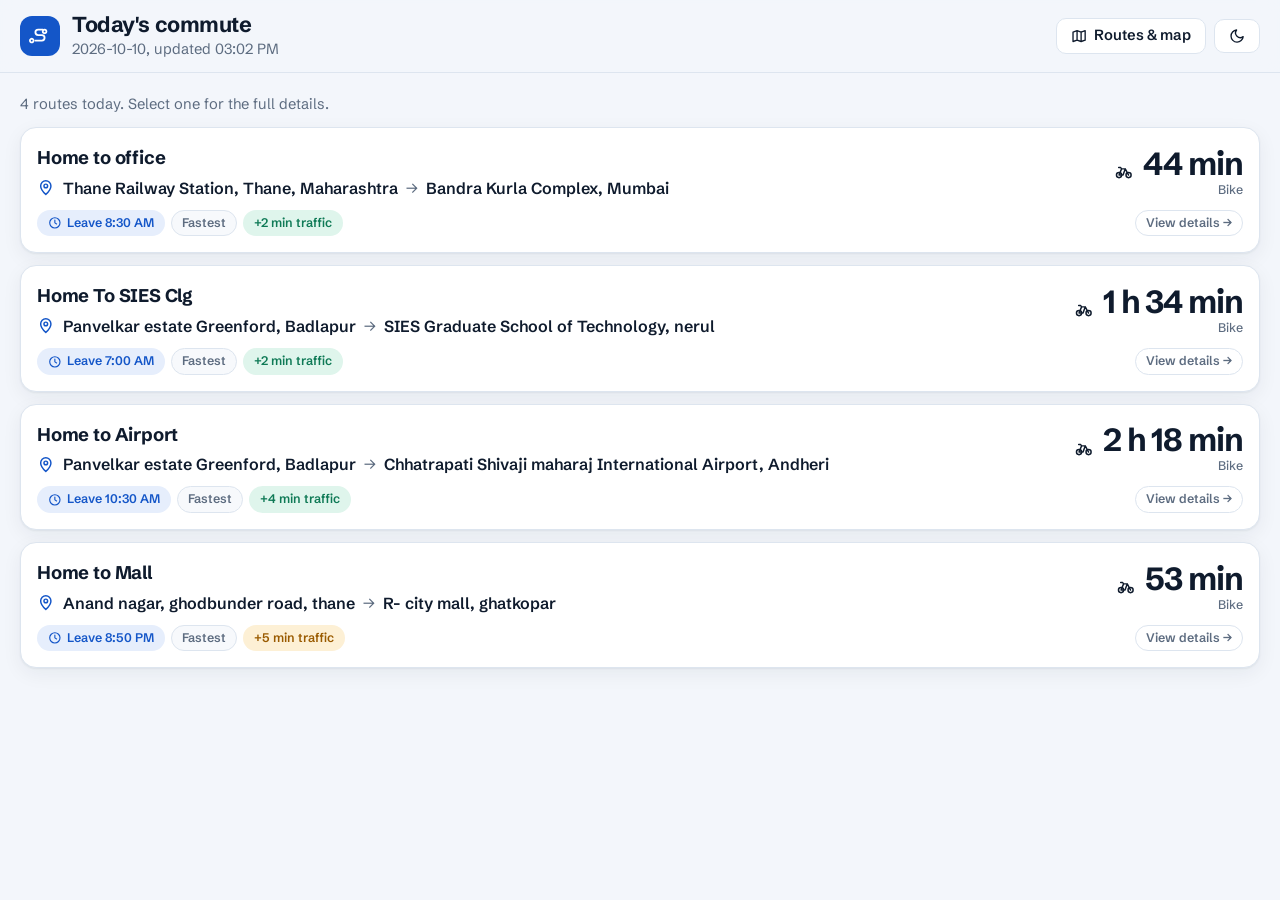
==== commit 3b3eeb2b: "fixed report" ====
--- a/docs/report.html
+++ b/docs/report.html
@@ -2,7 +2,17 @@
 <title>Today's commute</title>
 <link rel="preconnect" href="https://fonts.googleapis.com"><link rel="preconnect" href="https://fonts.gstatic.com" crossorigin>
 <link href="https://fonts.googleapis.com/css2?family=Schibsted+Grotesk:wght@400;500;600;700&display=swap" rel="stylesheet">
-<link rel="stylesheet" href="style.css"></head><body>
+<link rel="stylesheet" href="style.css"><style>
+.rlink{display:grid;grid-template-columns:1fr auto;gap:10px 16px;align-items:center;text-decoration:none;color:inherit;margin-bottom:12px;cursor:pointer;transition:border-color .15s,transform .15s}
+.rlink:hover{border-color:var(--accent);transform:translateY(-1px)}
+.rlink:focus-visible{outline:3px solid var(--accent);outline-offset:2px}
+.rlink h2{margin:0 0 4px}.rlink .meta{grid-column:1/-1}
+.rl-side{display:flex;align-items:center;gap:10px;text-align:right}
+.rl-go{margin-left:auto;background:transparent}
+.back{margin-bottom:14px;display:inline-flex;gap:8px;align-items:center}
+.hint{margin:0 0 12px}
+@media(max-width:560px){.rlink{grid-template-columns:1fr}.rl-side{text-align:left}}
+</style></head><body>
 <svg width="0" height="0" style="position:absolute" aria-hidden="true"><defs>
 <symbol id="i-logo" viewBox="0 0 24 24"><path d="M5 17a2 2 0 1 0 0 .01M19 7a2 2 0 1 0 0 .01"/><path d="M7 17h7a3 3 0 0 0 0-6h-4a3 3 0 0 1 0-6h5"/></symbol>
 <symbol id="i-bus" viewBox="0 0 24 24"><rect x="4" y="3" width="16" height="15" rx="3"/><path d="M4 11h16M8 18v2M16 18v2"/><circle cx="8" cy="14.5" r=".6"/><circle cx="16" cy="14.5" r=".6"/></symbol>
@@ -63,16 +73,38 @@
   <div class="ometa"><span class="pill">${o.km} km</span>${traffic}</div>
   ${steps.length?`<details class="stepsbox"${first?" open":""}><summary><span>Step-by-step (${steps.filter(x=>x.type!=="walk").length} ride${steps.filter(x=>x.type!=="walk").length===1?"":"s"})</span>${ic("chev")}</summary><ol class="tl">${steps.map(stepHTML).join("")}</ol></details>`:""}</article>`}
 
+let DATA=null;
+const t12=t=>{const[h,m]=t.split(":").map(Number);return`${h%12||12}:${String(m).padStart(2,"0")} ${h<12?"AM":"PM"}`};
+const tcls=o=>o.delay_minutes>=15?"bad":o.delay_minutes>=5?"warn":"ok";
+
+// minimal card: only name, path, leave time and the fastest option
+function listHTML(j){return j.routes.map(r=>{const b=r.options[0],w=r.weather;if(!b)return"";
+ return`<a class="card rlink" href="#${encodeURIComponent(r.id)}" aria-label="Open details for ${esc(r.name)}"><div><h2>${esc(r.name)}</h2>
+  <div class="leg">${ic("pin")}<b>${esc(r.origin)}</b><span>\u2192</span><b>${esc(r.destination)}</b></div></div>
+  <div class="rl-side"><span class="mi">${ic(IC[b.mode]||"bus")}</span><div class="mins">${hm(b.minutes)}<small>${esc(split(b.label).base)}</small></div></div>
+  <div class="meta"><span class="pill accent">${ic("clock")}Leave ${esc(t12(r.depart_time))}</span><span class="pill">Fastest</span>
+  ${b.mode!=="transit"&&b.delay_minutes?`<span class="pill ${tcls(b)}">+${b.delay_minutes} min traffic</span>`:""}
+  ${w&&w.rain_mm>0?`<span class="pill warn">${ic("rain")}Rain</span>`:""}<span class="pill rl-go">View details \u2192</span></div></a>`}).join("")}
+
+// full detail for one route
+function secHTML(r){const w=r.weather;firstOpen[0]=0;
+ return`<section><div class="rhead"><div><h2>${esc(r.name)}</h2>
+  <div class="leg">${ic("pin")}<b>${esc(r.origin)}</b><span>\u2192</span><b>${esc(r.destination)}</b></div></div>
+  <div class="meta"><span class="pill accent">${ic("clock")}Leave ${esc(t12(r.depart_time))}</span>
+  ${w?`<span class="pill ${w.rain_mm>0?"warn":""}">${ic(w.rain_mm>0?"rain":"sun")}${w.temp_c}\u00b0C${w.rain_mm>0?`, rain ${w.rain_mm} mm`:""}</span>`:""}</div></div>
+  <div class="opts">${r.options.map(optHTML).join("")}</div>
+  ${r.trains&&r.trains.length?`<div class="card infocard"><span class="mi">${ic("train")}</span><div><strong>Next local trains: ${esc(r.train_pair.from)} \u2192 ${esc(r.train_pair.to)}</strong>
+   <div class="trains">${r.trains.map(t=>`<span class="pill">${esc(t)}</span>`).join("")}</div><p class="sub">From the trainhelp.in timetable</p></div></div>`:""}</section>`}
+
+// #route-id in the address shows that route; no hash shows the list
+function render(){if(!DATA)return;const id=decodeURIComponent(location.hash.slice(1)),r=DATA.routes.find(x=>x.id===id);
+ $("out").innerHTML=r?`<a class="btn back" href="#"><span aria-hidden="true">\u2190</span><span>All routes</span></a>`+secHTML(r)
+  :`<p class="sub hint">${DATA.routes.length} route${DATA.routes.length===1?"":"s"} today. Select one for the full details.</p>`+listHTML(DATA);
+ window.scrollTo(0,0)}
+addEventListener("hashchange",render);
+
 get(`data/reports/${encodeURIComponent(q||ist)}.json`).catch(()=>q?Promise.reject():get("data/latest.json")).then(j=>{
- $("meta").textContent=`${j.date}, updated ${tm(j.generated_at)}`;
- $("out").innerHTML=j.routes.map(r=>{const w=r.weather;firstOpen[0]=0;
-  return`<section><div class="rhead"><div><h2>${esc(r.name)}</h2>
-   <div class="leg">${ic("pin")}<b>${esc(r.origin)}</b><span>\u2192</span><b>${esc(r.destination)}</b></div></div>
-   <div class="meta"><span class="pill accent">${ic("clock")}Leave ${esc(r.depart_time)}</span>
-   ${w?`<span class="pill ${w.rain_mm>0?"warn":""}">${ic(w.rain_mm>0?"rain":"sun")}${w.temp_c}\u00b0C${w.rain_mm>0?`, rain ${w.rain_mm} mm`:""}</span>`:""}</div></div>
-   <div class="opts">${r.options.map(optHTML).join("")}</div>
-   ${r.trains&&r.trains.length?`<div class="card infocard"><span class="mi">${ic("train")}</span><div><strong>Next local trains: ${esc(r.train_pair.from)} \u2192 ${esc(r.train_pair.to)}</strong>
-    <div class="trains">${r.trains.map(t=>`<span class="pill">${esc(t)}</span>`).join("")}</div><p class="sub">From the trainhelp.in timetable</p></div></div>`:""}</section>`}).join("")
+ DATA=j;$("meta").textContent=`${j.date}, updated ${tm(j.generated_at)}`;render()
 }).catch(()=>{$("meta").textContent="";$("out").innerHTML='<div class="card empty">No report for this date yet. Reports appear after the morning alert is sent.</div>'});
 const root=document.documentElement;root.dataset.theme=localStorage.theme||(matchMedia("(prefers-color-scheme: dark)").matches?"dark":"light");
 $("theme").onclick=()=>{localStorage.theme=root.dataset.theme=root.dataset.theme==="dark"?"light":"dark"};
